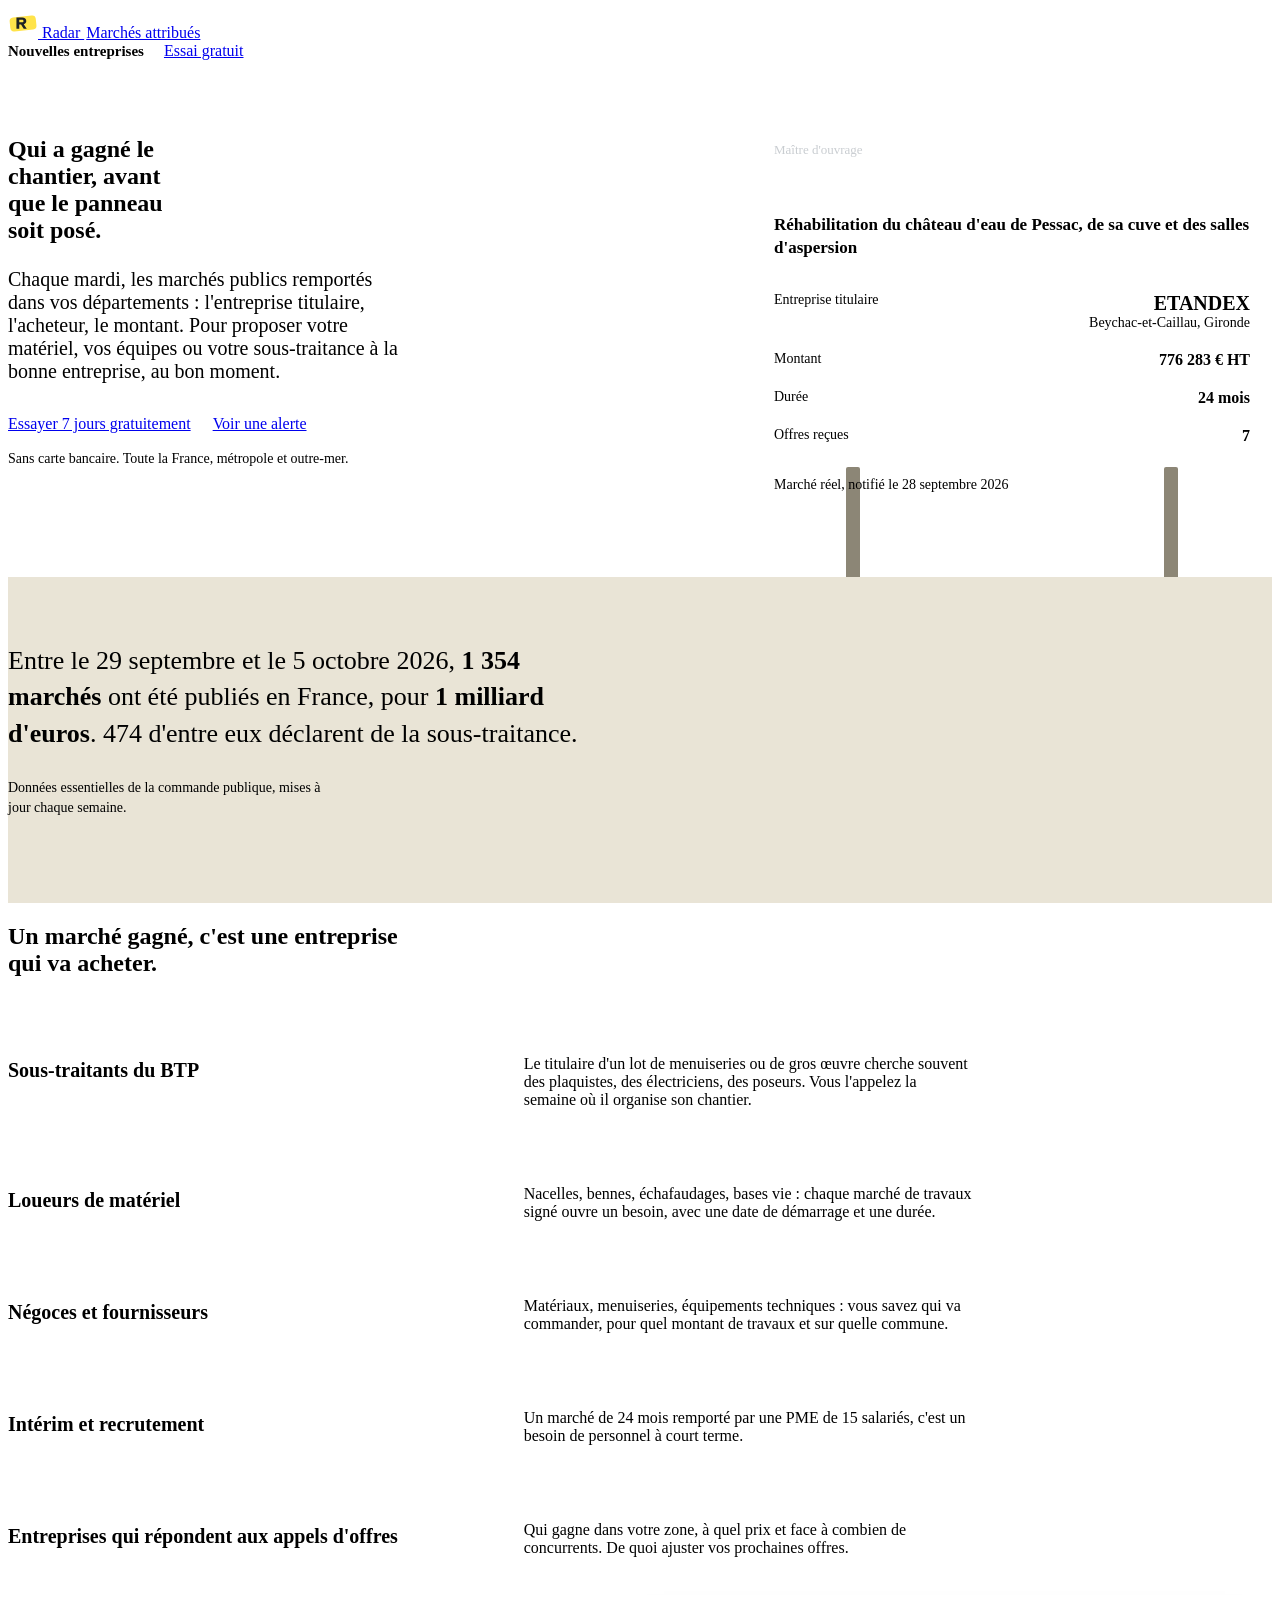
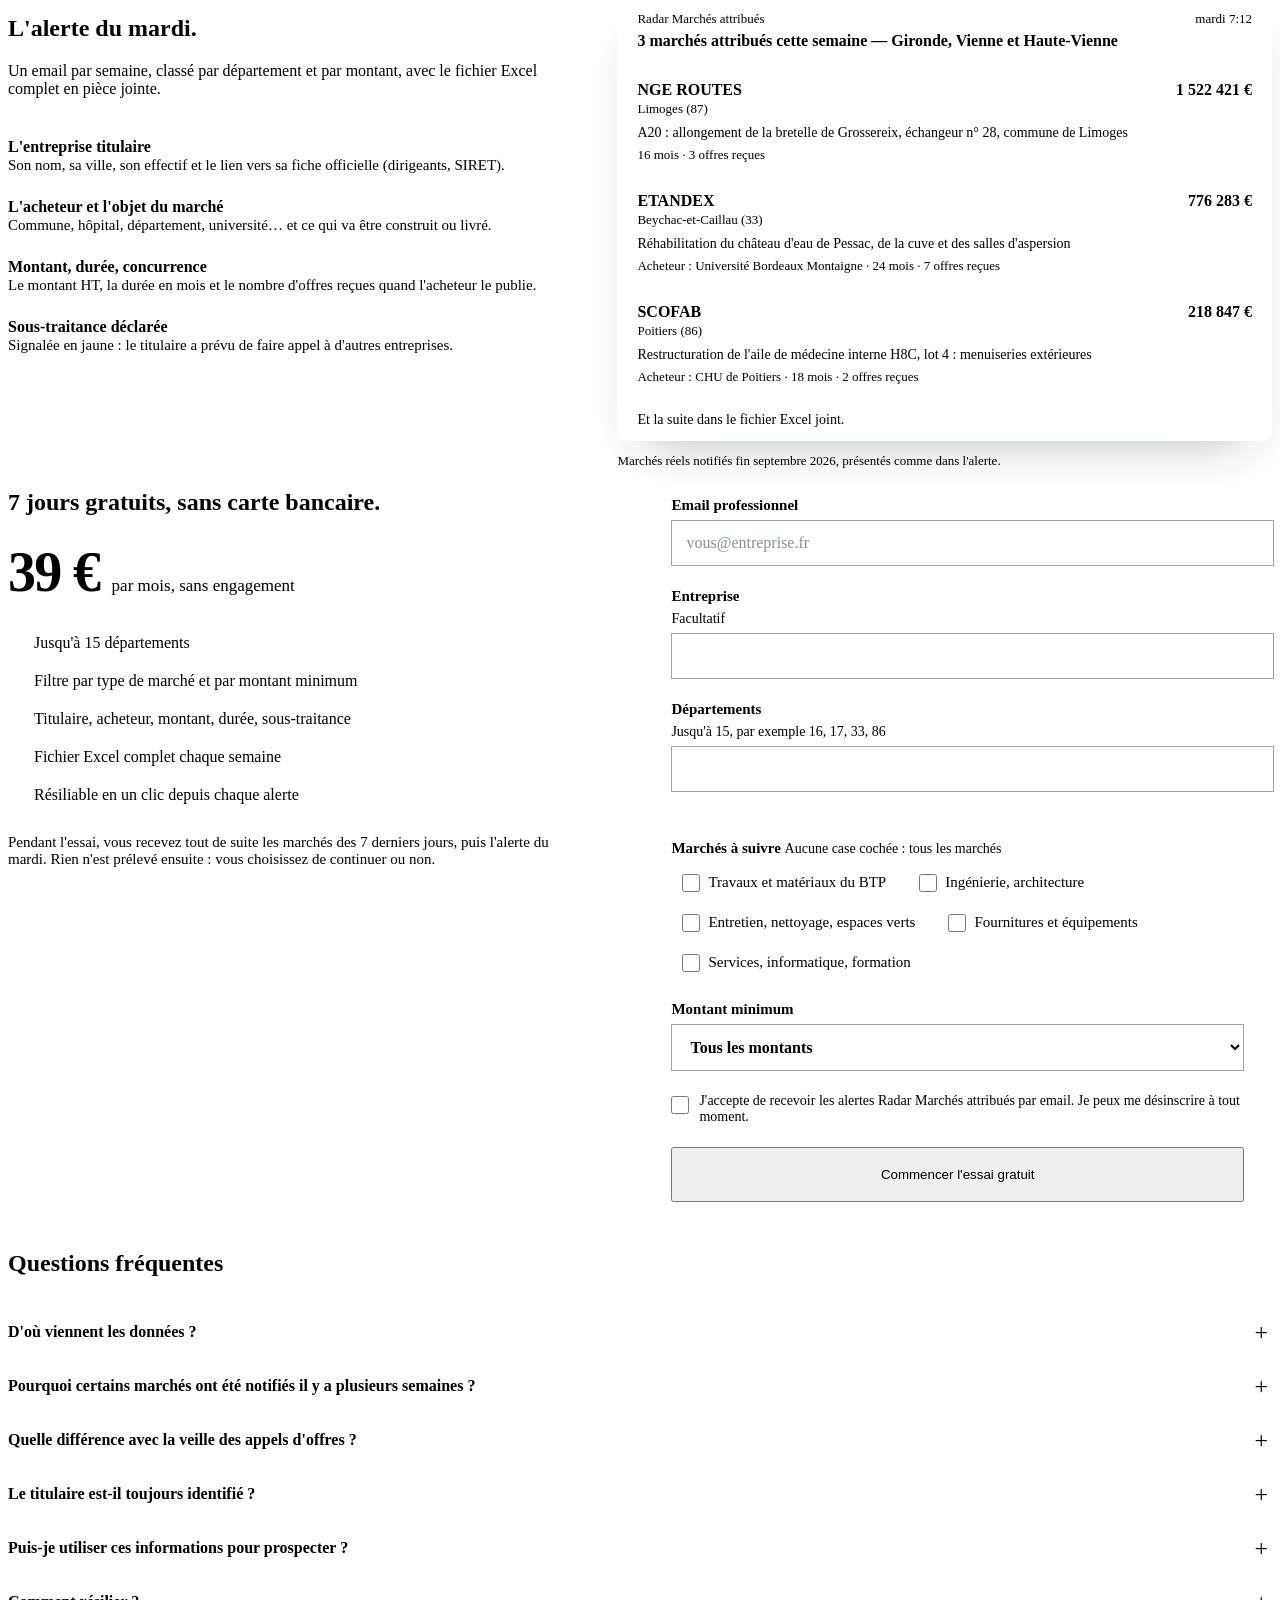
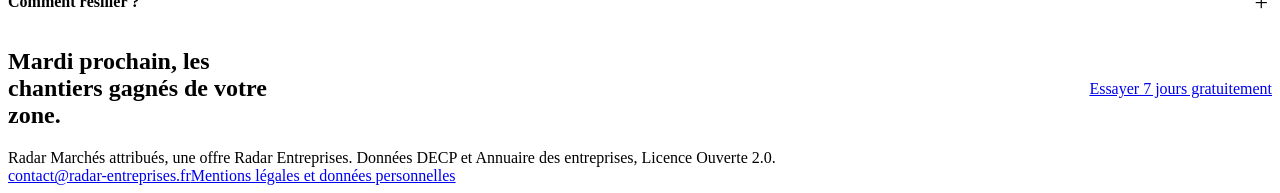
==== site/marches/index.html @ 9f4c53ed "Radar Marchés attribués : produit autonome - marches.py : collecte par date de publication, titulair" ====
<!doctype html>
<html lang="fr">
<head>
<meta charset="utf-8">
<meta name="viewport" content="width=device-width, initial-scale=1">
<title>Radar Marchés attribués — qui a gagné les chantiers publics près de chez vous</title>
<meta name="description" content="Chaque mardi, les marchés publics remportés dans vos départements : l'entreprise titulaire, l'acheteur, le montant et la durée. Pour les sous-traitants du BTP, loueurs de matériel, négoces et agences d'intérim. Essai gratuit 7 jours.">
<meta property="og:title" content="Radar Marchés attribués">
<meta property="og:description" content="Qui a gagné les chantiers publics de vos départements, chaque mardi. Essai gratuit 7 jours, sans carte bancaire.">
<meta property="og:url" content="https://radar-entreprises.fr/marches/">
<meta name="theme-color" content="#FFE34A">
<link rel="canonical" href="https://radar-entreprises.fr/marches/">
<link rel="icon" href="data:image/svg+xml,%3Csvg xmlns='http://www.w3.org/2000/svg' viewBox='0 0 32 32'%3E%3Crect x='2' y='9' width='28' height='15' rx='4' transform='rotate(-6 16 16)' fill='%23FFE34A'/%3E%3Cpath d='M9 22V10h6.2c2.6 0 4.3 1.5 4.3 3.8 0 1.8-1 3-2.7 3.5L20 22h-3.3l-2.8-4.4H12V22z M12 15.2h3c1 0 1.6-.6 1.6-1.4S16 12.4 15 12.4h-3z' fill='%231D2125'/%3E%3C/svg%3E">
<link rel="preconnect" href="https://fonts.googleapis.com">
<link rel="preconnect" href="https://fonts.gstatic.com" crossorigin>
<link href="https://fonts.googleapis.com/css2?family=Schibsted+Grotesk:ital,wght@0,400..900;1,400&display=swap" rel="stylesheet">
<link rel="stylesheet" href="/style.css">
<style>
/* Radar Marchés attribués : le panneau de chantier, avant qu'il soit posé. */
:root{--site:#E9E4D6;--post:#8C8676}
.sub{font-weight:500;color:var(--muted);margin-left:2px}

/* ---------- Héros ---------- */
.hero{padding:56px 0 0}
.hero .wrap{display:grid;grid-template-columns:minmax(0,1fr) minmax(0,520px);gap:56px;align-items:end}
.hero .text{padding-bottom:96px}
.hero h1{text-wrap:balance;max-width:15ch}
.hero .lead{font-size:20px;margin:24px 0 32px;max-width:40ch}
.actions{display:flex;gap:14px 22px;flex-wrap:wrap;align-items:center}
.fine{margin-top:18px;font-size:14px}

/* Le panneau */
.board{margin:0;position:relative;padding-bottom:72px}
.board::before,.board::after{content:"";position:absolute;bottom:0;width:14px;height:110px;background:var(--post);
  border-radius:2px 2px 0 0;z-index:0}
.board::before{left:18%}.board::after{right:18%}
.panel{position:relative;z-index:1;background:var(--paper);border:3px solid var(--ink);border-radius:4px;
  box-shadow:0 2px 0 var(--ink),0 28px 40px -26px rgba(29,33,37,.55)}
.panel .owner{background:var(--ink);color:#fff;padding:16px 22px 14px}
.panel .owner small{display:block;font-size:13px;color:#C9CDD1;font-weight:500}
.panel .owner b{display:block;font-size:19px;line-height:1.25;margin-top:2px}
.panel .what{padding:16px 22px;font-size:17px;font-weight:700;line-height:1.35;border-bottom:2px solid var(--ink)}
.panel dl{margin:0;padding:6px 22px 10px;display:grid;grid-template-columns:auto 1fr;gap:0}
.panel dt,.panel dd{padding:10px 0;border-bottom:1px solid var(--rule);margin:0}
.panel dt{font-size:14px;color:var(--muted);padding-right:20px}
.panel dd{font-weight:700;text-align:right;font-variant-numeric:tabular-nums}
.panel dd small{display:block;font-weight:400;font-size:14px;color:var(--muted)}
.panel dl > :nth-last-child(-n+2){border-bottom:0}
.panel .win{font-size:20px}
.panel .date{padding:12px 22px;background:var(--gazette);font-size:14px;color:var(--muted);border-top:1px solid var(--rule)}
@media (prefers-reduced-motion:no-preference){
  .panel .hl{animation:mark .6s cubic-bezier(.3,.7,.3,1) .5s both}
  @keyframes mark{from{background-size:0% 72%}to{background-size:100% 72%}}
}

/* ---------- Bandeau chiffres ---------- */
.week{background:var(--site);padding:40px 0 72px}
.week p{font-size:clamp(20px,2.4vw,26px);line-height:1.4;font-weight:500;max-width:46ch}
.week b{font-weight:800}
.week .src{font-size:14px;font-weight:400;color:var(--muted);margin-top:14px}

/* ---------- Pour qui ---------- */
.who-head{max-width:34ch}
.who{list-style:none;padding:0;margin:40px 0 0;border-top:2px solid var(--ink)}
.who li{display:grid;grid-template-columns:minmax(0,1fr) minmax(0,1.6fr);gap:6px 48px;padding:22px 0;border-bottom:1px solid var(--rule)}
.who h3{font-size:20px}
.who p{color:var(--muted);max-width:56ch}

/* ---------- L'alerte ---------- */
.alert{background:var(--gazette)}
.alert .wrap{display:grid;grid-template-columns:minmax(0,1fr) minmax(0,1.2fr);gap:64px;align-items:start}
.contains{list-style:none;padding:0;margin:28px 0 0}
.contains li{padding:12px 0;border-top:1px solid var(--rule)}
.contains b{display:block}
.contains span{color:var(--muted);font-size:15px}
.mail-card{background:var(--paper);border:1px solid var(--rule);border-radius:10px;overflow:hidden;
  box-shadow:0 24px 48px -30px rgba(29,33,37,.4)}
.mail-top{padding:16px 20px 14px;border-bottom:1px solid var(--rule)}
.mail-top .from{display:flex;justify-content:space-between;font-size:13px;color:var(--muted)}
.mail-top .subject{font-weight:700;margin-top:3px;line-height:1.35}
.dep{padding:14px 20px 6px;font-weight:800;font-size:14px;border-bottom:2px solid var(--ink);margin:0 20px;padding-left:0;padding-right:0}
.m{padding:14px 20px;border-bottom:1px solid var(--rule)}
.m .row{display:flex;justify-content:space-between;gap:16px;align-items:baseline}
.m .who-won{font-weight:700;font-size:16px;line-height:1.3}
.m .amt{font-weight:800;white-space:nowrap;font-variant-numeric:tabular-nums}
.m .place{font-size:13px;color:var(--muted)}
.m .obj{font-size:14px;margin-top:6px;line-height:1.45}
.m .meta{font-size:13px;color:var(--muted);margin-top:4px}
.tag{display:inline-block;background:var(--fluo);font-size:12px;font-weight:700;padding:1px 8px;border-radius:3px;margin-top:6px}
.mail-more{padding:13px 20px;font-size:14px;color:var(--muted)}
.alert figcaption{font-size:13px;color:var(--muted);margin-top:12px}

/* ---------- Tarif + essai ---------- */
.trial .wrap{display:grid;grid-template-columns:minmax(0,1fr) minmax(0,1.1fr);gap:64px;align-items:start}
.price{font-weight:800;font-size:56px;line-height:1;letter-spacing:-.03em;margin:28px 0 0;font-variant-numeric:tabular-nums}
.price small{font-weight:400;font-size:17px;letter-spacing:0;color:var(--muted)}
.includes{list-style:none;padding:0;margin:24px 0 0}
.includes li{padding:10px 0 10px 26px;border-top:1px solid var(--rule);position:relative}
.includes li::before{content:"";position:absolute;left:2px;top:17px;width:12px;height:7px;border:solid var(--ink);
  border-width:0 0 2px 2px;transform:rotate(-45deg)}
.after{margin-top:20px;font-size:15px}
.subscribe{font-weight:600}
form{background:var(--paper);border:2px solid var(--ink);border-radius:10px;padding:28px;display:grid;gap:22px}
label{display:grid;gap:6px;font-weight:700;font-size:15px}
.hint{font-weight:400;color:var(--muted);font-size:14px}
input[type=email],input[type=text],select{font:inherit;font-size:16px;padding:13px 14px;border:1px solid #9EA4A9;
  border-radius:var(--radius);background:#fff;color:var(--ink);width:100%}
input::placeholder{color:#8A9096;font-weight:400}
input:focus,select:focus{border-color:var(--ink);outline:2px solid var(--fluo);outline-offset:0}
fieldset{border:0;padding:0;margin:0;min-width:0}
legend{font-weight:700;font-size:15px;margin-bottom:10px;padding:0}
.checks{display:flex;flex-wrap:wrap;gap:8px}
.checks label{display:flex;align-items:center;gap:8px;font-weight:400;border:1px solid var(--rule);border-radius:999px;
  padding:7px 14px 7px 11px;cursor:pointer;font-size:15px}
.checks label:has(input:checked){background:var(--fluo);border-color:var(--fluo)}
.checks input,.consent input{width:18px;height:18px;margin:0;accent-color:var(--ink);flex:none}
.depts-out{font-size:14px;font-weight:400;color:var(--muted);min-height:1.4em}
.depts-out.ok{color:var(--ink)}
.depts-out.warn{color:#9A3412}
.consent{font-weight:400;font-size:14px;color:var(--muted);display:flex;gap:10px;align-items:flex-start}
.consent input{margin-top:3px}
form .btn{width:100%;padding:18px}
.hidden{display:none}

/* ---------- FAQ ---------- */
.faq{margin-top:28px;border-top:2px solid var(--ink)}
details{border-bottom:1px solid var(--rule)}
summary{cursor:pointer;list-style:none;padding:18px 40px 18px 0;font-weight:700;position:relative}
summary::-webkit-details-marker{display:none}
summary::after{content:"+";position:absolute;right:4px;top:14px;font-size:24px;font-weight:400;transition:transform .2s}
details[open] summary::after{transform:rotate(45deg)}
details p{padding:0 0 20px;color:var(--muted);max-width:62ch}

.final{background:var(--fluo)}
.final .wrap{display:flex;justify-content:space-between;align-items:center;gap:24px;flex-wrap:wrap}
.final h2{max-width:22ch}
.btn.small{white-space:nowrap}
.crumb{font-size:15px;font-weight:600;color:var(--muted);text-decoration:none}
.crumb:hover{color:var(--ink)}

@media (max-width:880px){
  .hero{padding-top:32px}
  .hero .wrap,.alert .wrap,.trial .wrap{grid-template-columns:1fr;gap:40px}
  .hero .text{padding-bottom:0}
  .hero .wrap{gap:48px}
  .hero .lead{font-size:18px;margin:18px 0 24px}
  .who li{grid-template-columns:1fr}
  .week{padding:32px 0 56px}
}
@media (max-width:640px){header .crumb{display:none}}
@media (max-width:480px){
  .panel .owner,.panel .what,.panel dl,.panel .date{padding-left:16px;padding-right:16px}
  .panel .what{font-size:16px}
  .board::before{left:12%}.board::after{right:12%}
  form{padding:20px}
  .price{font-size:48px}
  header .crumb{display:none}
  .logo .sub{font-size:15px}
}
</style>
</head>
<body>

<header>
  <div class="wrap">
    <a class="logo" href="/marches/" aria-label="Radar Marchés attribués, accueil">
      <svg width="30" height="30" viewBox="0 0 32 32" aria-hidden="true"><rect x="2" y="9" width="28" height="15" rx="4" transform="rotate(-6 16 16)" fill="#FFE34A"/><path d="M9 22V10h6.2c2.6 0 4.3 1.5 4.3 3.8 0 1.8-1 3-2.7 3.5L20 22h-3.3l-2.8-4.4H12V22z M12 15.2h3c1 0 1.6-.6 1.6-1.4S16 12.4 15 12.4h-3z" fill="#1D2125"/></svg>
      Radar <span class="sub">Marchés attribués</span>
    </a>
    <div style="display:flex;gap:20px;align-items:center">
      <a class="crumb" href="/">Nouvelles entreprises</a>
      <a class="btn light small" href="#essai">Essai gratuit</a>
    </div>
  </div>
</header>

<main>
<section class="hero">
  <div class="wrap">
    <div class="text">
      <h1>Qui a gagné le chantier, avant que le panneau soit posé.</h1>
      <p class="lead">Chaque mardi, les marchés publics remportés dans vos départements : l'entreprise titulaire, l'acheteur, le montant. Pour proposer votre matériel, vos équipes ou votre sous-traitance à la bonne entreprise, au bon moment.</p>
      <div class="actions">
        <a class="btn" href="#essai">Essayer 7 jours gratuitement</a>
        <a href="#alerte">Voir une alerte</a>
      </div>
      <p class="fine muted">Sans carte bancaire. Toute la France, métropole et outre-mer.</p>
    </div>

    <figure class="board">
      <!-- auto:m-panneau -->
      <div class="panel">
        <div class="owner"><small>Maître d'ouvrage</small><b>Université Bordeaux Montaigne</b></div>
        <div class="what">Réhabilitation du château d'eau de Pessac, de sa cuve et des salles d'aspersion</div>
        <dl>
          <dt>Entreprise titulaire</dt><dd><span class="win hl">ETANDEX</span><small>Beychac-et-Caillau, Gironde</small></dd>
          <dt>Montant</dt><dd>776&nbsp;283&nbsp;€ HT</dd>
          <dt>Durée</dt><dd>24 mois</dd>
          <dt>Offres reçues</dt><dd>7</dd>
        </dl>
        <div class="date">Marché réel, notifié le 28 septembre 2026</div>
      </div>
      <!-- /auto:m-panneau -->
    </figure>
  </div>
</section>

<section class="week" aria-label="Volume de la semaine">
  <div class="wrap">
    <p><span data-auto="m-semaine">Entre le 29 septembre et le 5 octobre 2026</span>, <b><span data-auto="m-n">1&nbsp;354 marchés</span></b> ont été publiés en France, pour <b><span data-auto="m-somme">1 milliard d'euros</span></b>. <span data-auto="m-st">474</span> d'entre eux déclarent de la sous-traitance.</p>
    <p class="src">Données essentielles de la commande publique, mises à jour chaque semaine.</p>
  </div>
</section>

<section>
  <div class="wrap">
    <h2 class="who-head">Un marché gagné, c'est une entreprise qui va acheter.</h2>
    <ul class="who">
      <li><h3>Sous-traitants du BTP</h3><p>Le titulaire d'un lot de menuiseries ou de gros œuvre cherche souvent des plaquistes, des électriciens, des poseurs. Vous l'appelez la semaine où il organise son chantier.</p></li>
      <li><h3>Loueurs de matériel</h3><p>Nacelles, bennes, échafaudages, bases vie : chaque marché de travaux signé ouvre un besoin, avec une date de démarrage et une durée.</p></li>
      <li><h3>Négoces et fournisseurs</h3><p>Matériaux, menuiseries, équipements techniques : vous savez qui va commander, pour quel montant de travaux et sur quelle commune.</p></li>
      <li><h3>Intérim et recrutement</h3><p>Un marché de 24 mois remporté par une PME de 15 salariés, c'est un besoin de personnel à court terme.</p></li>
      <li><h3>Entreprises qui répondent aux appels d'offres</h3><p>Qui gagne dans votre zone, à quel prix et face à combien de concurrents. De quoi ajuster vos prochaines offres.</p></li>
    </ul>
  </div>
</section>

<section class="alert" id="alerte">
  <div class="wrap">
    <div>
      <h2>L'alerte du mardi.</h2>
      <p style="margin-top:18px">Un email par semaine, classé par département et par montant, avec le fichier Excel complet en pièce jointe.</p>
      <ul class="contains">
        <li><b>L'entreprise titulaire</b><span>Son nom, sa ville, son effectif et le lien vers sa fiche officielle (dirigeants, SIRET).</span></li>
        <li><b>L'acheteur et l'objet du marché</b><span>Commune, hôpital, département, université… et ce qui va être construit ou livré.</span></li>
        <li><b>Montant, durée, concurrence</b><span>Le montant HT, la durée en mois et le nombre d'offres reçues quand l'acheteur le publie.</span></li>
        <li><b>Sous-traitance déclarée</b><span>Signalée en jaune : le titulaire a prévu de faire appel à d'autres entreprises.</span></li>
      </ul>
    </div>

    <figure style="margin:0">
      <!-- auto:m-exemples -->
      <div class="mail-card">
        <div class="mail-top">
          <div class="from"><span>Radar Marchés attribués</span><time>mardi 7:12</time></div>
          <div class="subject">3 marchés attribués cette semaine — Gironde, Vienne et Haute-Vienne</div>
        </div>
        <div class="m">
          <div class="row"><span class="who-won">NGE ROUTES</span><span class="amt">1&nbsp;522&nbsp;421&nbsp;€</span></div>
          <div class="place">Limoges (87)</div>
          <div class="obj">A20 : allongement de la bretelle de Grossereix, échangeur n°&nbsp;28, commune de Limoges</div>
          <div class="meta">16 mois · 3 offres reçues</div>
        </div>
        <div class="m">
          <div class="row"><span class="who-won">ETANDEX</span><span class="amt">776&nbsp;283&nbsp;€</span></div>
          <div class="place">Beychac-et-Caillau (33)</div>
          <div class="obj">Réhabilitation du château d'eau de Pessac, de la cuve et des salles d'aspersion</div>
          <div class="meta">Acheteur : Université Bordeaux Montaigne · 24 mois · 7 offres reçues</div>
        </div>
        <div class="m">
          <div class="row"><span class="who-won">SCOFAB</span><span class="amt">218&nbsp;847&nbsp;€</span></div>
          <div class="place">Poitiers (86)</div>
          <div class="obj">Restructuration de l'aile de médecine interne H8C, lot 4 : menuiseries extérieures</div>
          <div class="meta">Acheteur : CHU de Poitiers · 18 mois · 2 offres reçues</div>
        </div>
        <div class="mail-more">Et la suite dans le fichier Excel joint.</div>
      </div>
      <figcaption>Marchés réels notifiés fin septembre 2026, présentés comme dans l'alerte.</figcaption>
      <!-- /auto:m-exemples -->
    </figure>
  </div>
</section>

<section class="trial" id="essai">
  <div class="wrap">
    <div id="tarif">
      <h2>7 jours gratuits, sans carte bancaire.</h2>
      <p class="price">39&nbsp;€ <small>par mois, sans engagement</small></p>
      <ul class="includes">
        <li>Jusqu'à 15 départements</li>
        <li>Filtre par type de marché et par montant minimum</li>
        <li>Titulaire, acheteur, montant, durée, sous-traitance</li>
        <li>Fichier Excel complet chaque semaine</li>
        <li>Résiliable en un clic depuis chaque alerte</li>
      </ul>
      <p class="after muted">Pendant l'essai, vous recevez tout de suite les marchés des 7 derniers jours, puis l'alerte du mardi. Rien n'est prélevé ensuite : vous choisissez de continuer ou non. <a class="subscribe" data-plan="marches" href="#" hidden>S'abonner directement</a></p>
    </div>

    <form name="essai-marches" method="POST" action="/marches/merci.html" data-netlify="true" netlify-honeypot="site_web">
      <input type="hidden" name="form-name" value="essai-marches">
      <p class="hidden"><label>Ne pas remplir <input name="site_web" tabindex="-1" autocomplete="off"></label></p>

      <label>Email professionnel
        <input type="email" name="email" required autocomplete="email" placeholder="vous@entreprise.fr">
      </label>
      <label>Entreprise <span class="hint">Facultatif</span>
        <input type="text" name="entreprise" autocomplete="organization">
      </label>
      <label>Départements <span class="hint">Jusqu'à 15, par exemple 16, 17, 33, 86</span>
        <input type="text" name="departements" id="depts" required inputmode="text" autocomplete="off"
          pattern="\s*(0[1-9]|[1-8][0-9]|9[0-5]|2[AaBb]|97[1-6])(\s*[,; ]\s*(0[1-9]|[1-8][0-9]|9[0-5]|2[AaBb]|97[1-6]))*\s*[,;]?\s*"
          title="Numéros de département séparés par des virgules, par exemple 16, 17, 33">
        <span class="depts-out" id="depts-out" aria-live="polite"></span>
      </label>
      <fieldset>
        <legend>Marchés à suivre <span class="hint">Aucune case cochée : tous les marchés</span></legend>
        <div class="checks">
          <label><input type="checkbox" name="types" value="btp"> Travaux et matériaux du BTP</label>
          <label><input type="checkbox" name="types" value="ingenierie"> Ingénierie, architecture</label>
          <label><input type="checkbox" name="types" value="entretien"> Entretien, nettoyage, espaces verts</label>
          <label><input type="checkbox" name="types" value="fournitures"> Fournitures et équipements</label>
          <label><input type="checkbox" name="types" value="services"> Services, informatique, formation</label>
        </div>
      </fieldset>
      <label>Montant minimum
        <select name="montant_min">
          <option value="0">Tous les montants</option>
          <option value="40000">40 000 € et plus</option>
          <option value="100000">100 000 € et plus</option>
          <option value="500000">500 000 € et plus</option>
        </select>
      </label>
      <label class="consent"><input type="checkbox" name="consentement" required> J'accepte de recevoir les alertes Radar Marchés attribués par email. Je peux me désinscrire à tout moment.</label>
      <button class="btn" type="submit">Commencer l'essai gratuit</button>
    </form>
  </div>
</section>

<section>
  <div class="wrap"><div class="narrow">
    <h2>Questions fréquentes</h2>
    <div class="faq">
      <details><summary>D'où viennent les données ?</summary><p>Des données essentielles de la commande publique (DECP), que les acheteurs publics publient pour leurs marchés, obligatoirement à partir de 40&nbsp;000&nbsp;€ HT. Nous les complétons avec l'Annuaire des entreprises pour le nom et la ville du titulaire et de l'acheteur. Ces données sont publiques et diffusées sous Licence Ouverte.</p></details>
      <details><summary>Pourquoi certains marchés ont été notifiés il y a plusieurs semaines ?</summary><p>Les acheteurs publient souvent leurs données avec du retard. Nous vous envoyons chaque marché la semaine où il devient public, en indiquant sa date de notification, pour que vous ne manquiez rien.</p></details>
      <details><summary>Quelle différence avec la veille des appels d'offres ?</summary><p>Une veille d'appels d'offres vous montre les marchés à venir, pour y répondre. Radar Marchés attribués vous montre les marchés déjà gagnés, et surtout par qui : c'est l'entreprise titulaire que vous allez contacter.</p></details>
      <details><summary>Le titulaire est-il toujours identifié ?</summary><p>Presque toujours, par son numéro SIRET. Si l'Annuaire des entreprises ne donne pas son nom (cas rare des entreprises qui ont demandé la non-diffusion), nous affichons le SIRET et le lien vers sa fiche.</p></details>
      <details><summary>Puis-je utiliser ces informations pour prospecter ?</summary><p>Oui, dans le respect du RGPD : prospection en lien avec l'activité professionnelle de l'entreprise, et prise en compte de toute demande d'opposition. Nous ne fournissons ni téléphone ni email personnel des dirigeants.</p></details>
      <details><summary>Comment résilier ?</summary><p>À tout moment, en un clic depuis le lien présent dans chaque alerte. Aucun engagement.</p></details>
    </div>
  </div></div>
</section>

<section class="final">
  <div class="wrap">
    <h2>Mardi prochain, les chantiers gagnés de votre zone.</h2>
    <a class="btn" href="#essai">Essayer 7 jours gratuitement</a>
  </div>
</section>
</main>

<footer>
  <div class="wrap">
    <span>Radar Marchés attribués, une offre Radar Entreprises. Données DECP et Annuaire des entreprises, Licence Ouverte 2.0.</span>
    <nav aria-label="Liens utiles"><a href="mailto:contact@radar-entreprises.fr">contact@radar-entreprises.fr</a><a id="portail" href="#" hidden>Gérer mon abonnement</a><a href="/mentions-legales.html">Mentions légales et données personnelles</a></nav>
  </div>
</footer>

<script>
/* Lien de paiement Stripe publié dans stripe.json une fois le compte activé. */
fetch("/stripe.json", {cache: "no-store"}).then(r => r.ok ? r.json() : null).then(cfg => {
  if (!cfg) return;
  document.querySelectorAll(".subscribe").forEach(a => {
    const p = cfg.plans && cfg.plans[a.dataset.plan];
    if (p && p.url) { a.href = p.url; a.hidden = false; }
  });
  const portail = document.getElementById("portail");
  if (cfg.portail) { portail.href = cfg.portail; portail.hidden = false; }
}).catch(() => {});

/* Confirme en clair les départements saisis. */
(() => {
  const N = "01 Ain|02 Aisne|03 Allier|04 Alpes-de-Haute-Provence|05 Hautes-Alpes|06 Alpes-Maritimes|07 Ardèche|08 Ardennes|09 Ariège|10 Aube|11 Aude|12 Aveyron|13 Bouches-du-Rhône|14 Calvados|15 Cantal|16 Charente|17 Charente-Maritime|18 Cher|19 Corrèze|2A Corse-du-Sud|2B Haute-Corse|21 Côte-d'Or|22 Côtes-d'Armor|23 Creuse|24 Dordogne|25 Doubs|26 Drôme|27 Eure|28 Eure-et-Loir|29 Finistère|30 Gard|31 Haute-Garonne|32 Gers|33 Gironde|34 Hérault|35 Ille-et-Vilaine|36 Indre|37 Indre-et-Loire|38 Isère|39 Jura|40 Landes|41 Loir-et-Cher|42 Loire|43 Haute-Loire|44 Loire-Atlantique|45 Loiret|46 Lot|47 Lot-et-Garonne|48 Lozère|49 Maine-et-Loire|50 Manche|51 Marne|52 Haute-Marne|53 Mayenne|54 Meurthe-et-Moselle|55 Meuse|56 Morbihan|57 Moselle|58 Nièvre|59 Nord|60 Oise|61 Orne|62 Pas-de-Calais|63 Puy-de-Dôme|64 Pyrénées-Atlantiques|65 Hautes-Pyrénées|66 Pyrénées-Orientales|67 Bas-Rhin|68 Haut-Rhin|69 Rhône|70 Haute-Saône|71 Saône-et-Loire|72 Sarthe|73 Savoie|74 Haute-Savoie|75 Paris|76 Seine-Maritime|77 Seine-et-Marne|78 Yvelines|79 Deux-Sèvres|80 Somme|81 Tarn|82 Tarn-et-Garonne|83 Var|84 Vaucluse|85 Vendée|86 Vienne|87 Haute-Vienne|88 Vosges|89 Yonne|90 Territoire de Belfort|91 Essonne|92 Hauts-de-Seine|93 Seine-Saint-Denis|94 Val-de-Marne|95 Val-d'Oise|971 Guadeloupe|972 Martinique|973 Guyane|974 La Réunion|976 Mayotte";
  const names = Object.fromEntries(N.split("|").map(s => [s.slice(0, s.indexOf(" ")), s.slice(s.indexOf(" ") + 1)]));
  const input = document.getElementById("depts"), out = document.getElementById("depts-out");
  input.addEventListener("input", () => {
    const codes = [...new Set((input.value.match(/97[1-6]|2[ab]|\d{2}/gi) || []).map(c => c.toUpperCase()))];
    const known = codes.filter(c => names[c]), unknown = codes.filter(c => !names[c]);
    out.className = "depts-out";
    if (!codes.length) { out.textContent = ""; return; }
    if (unknown.length) { out.textContent = "Département inconnu : " + unknown.join(", "); out.classList.add("warn"); return; }
    let t = known.slice(0, 15).map(c => names[c] + " (" + c + ")").join(", ");
    if (known.length > 15) { t += ". Seuls les 15 premiers seront suivis."; out.classList.add("warn"); }
    else out.classList.add("ok");
    out.textContent = t;
  });
})();
</script>
</body>
</html>
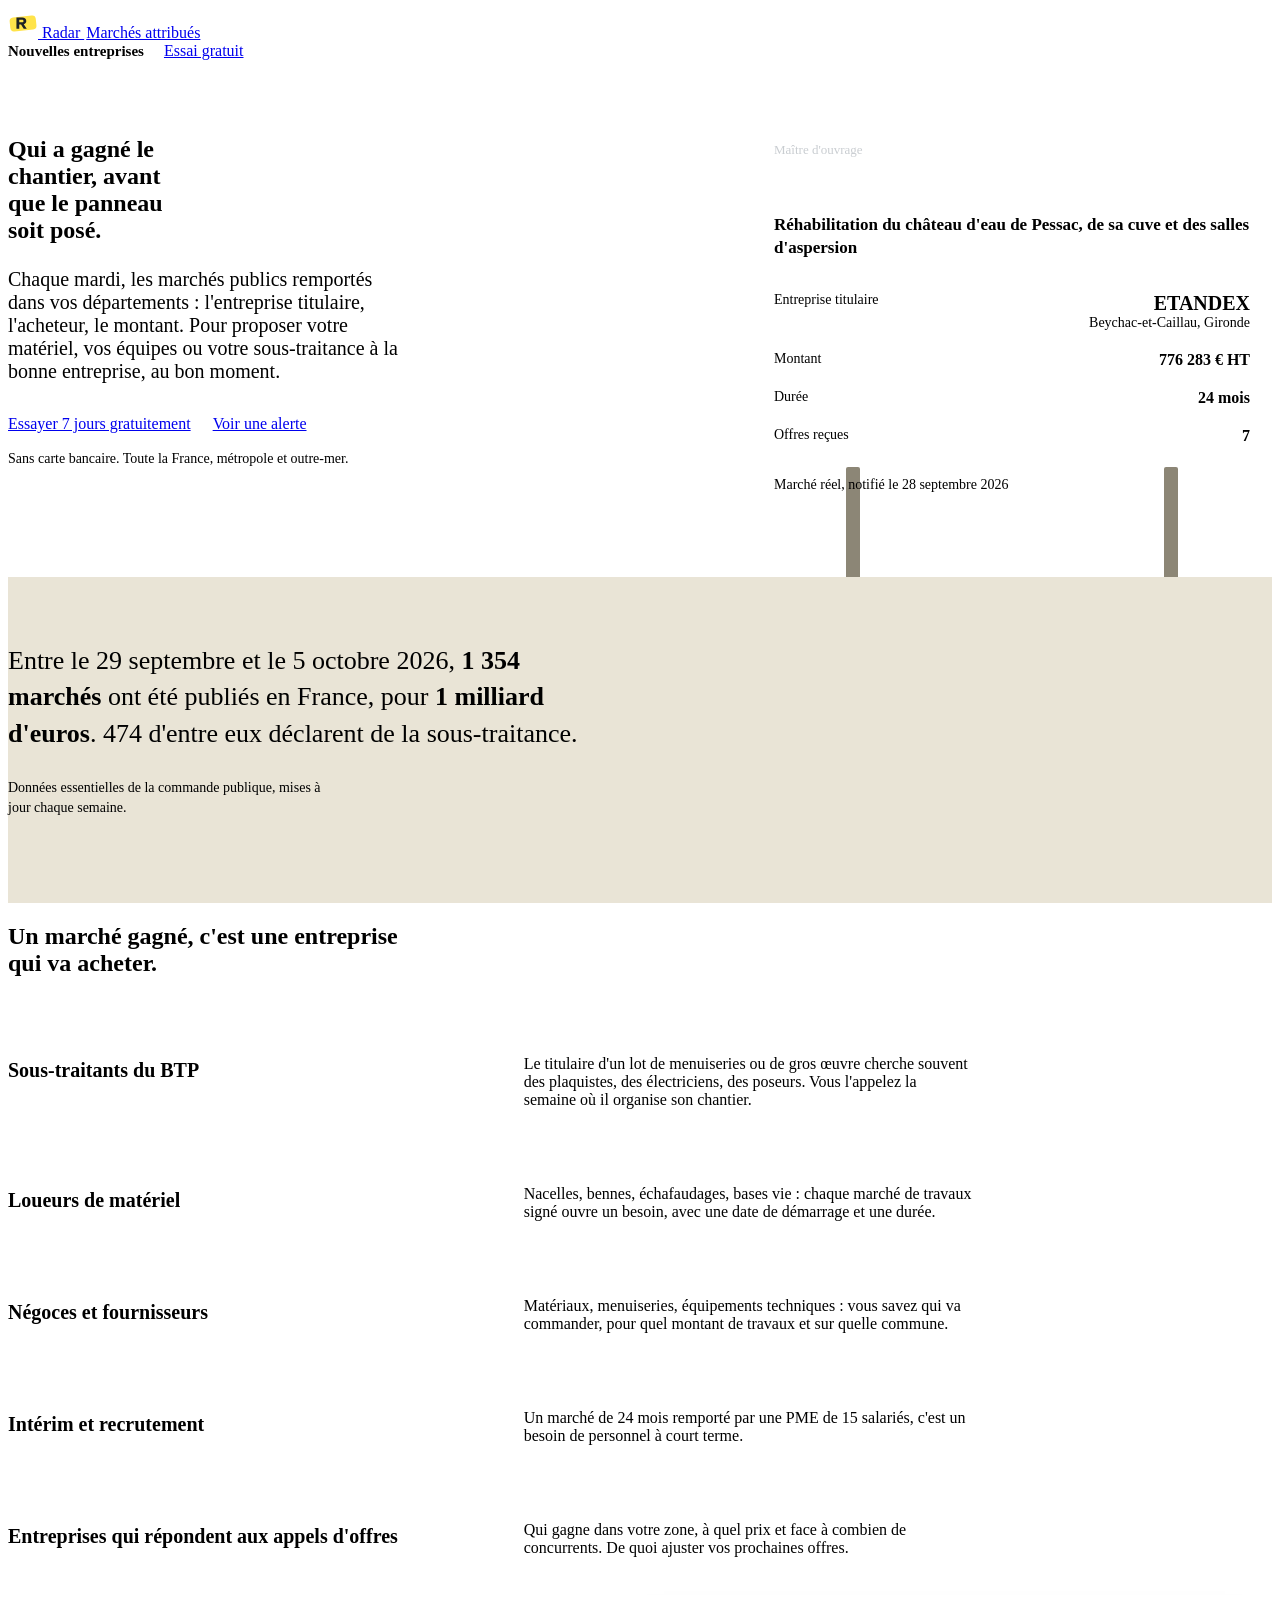
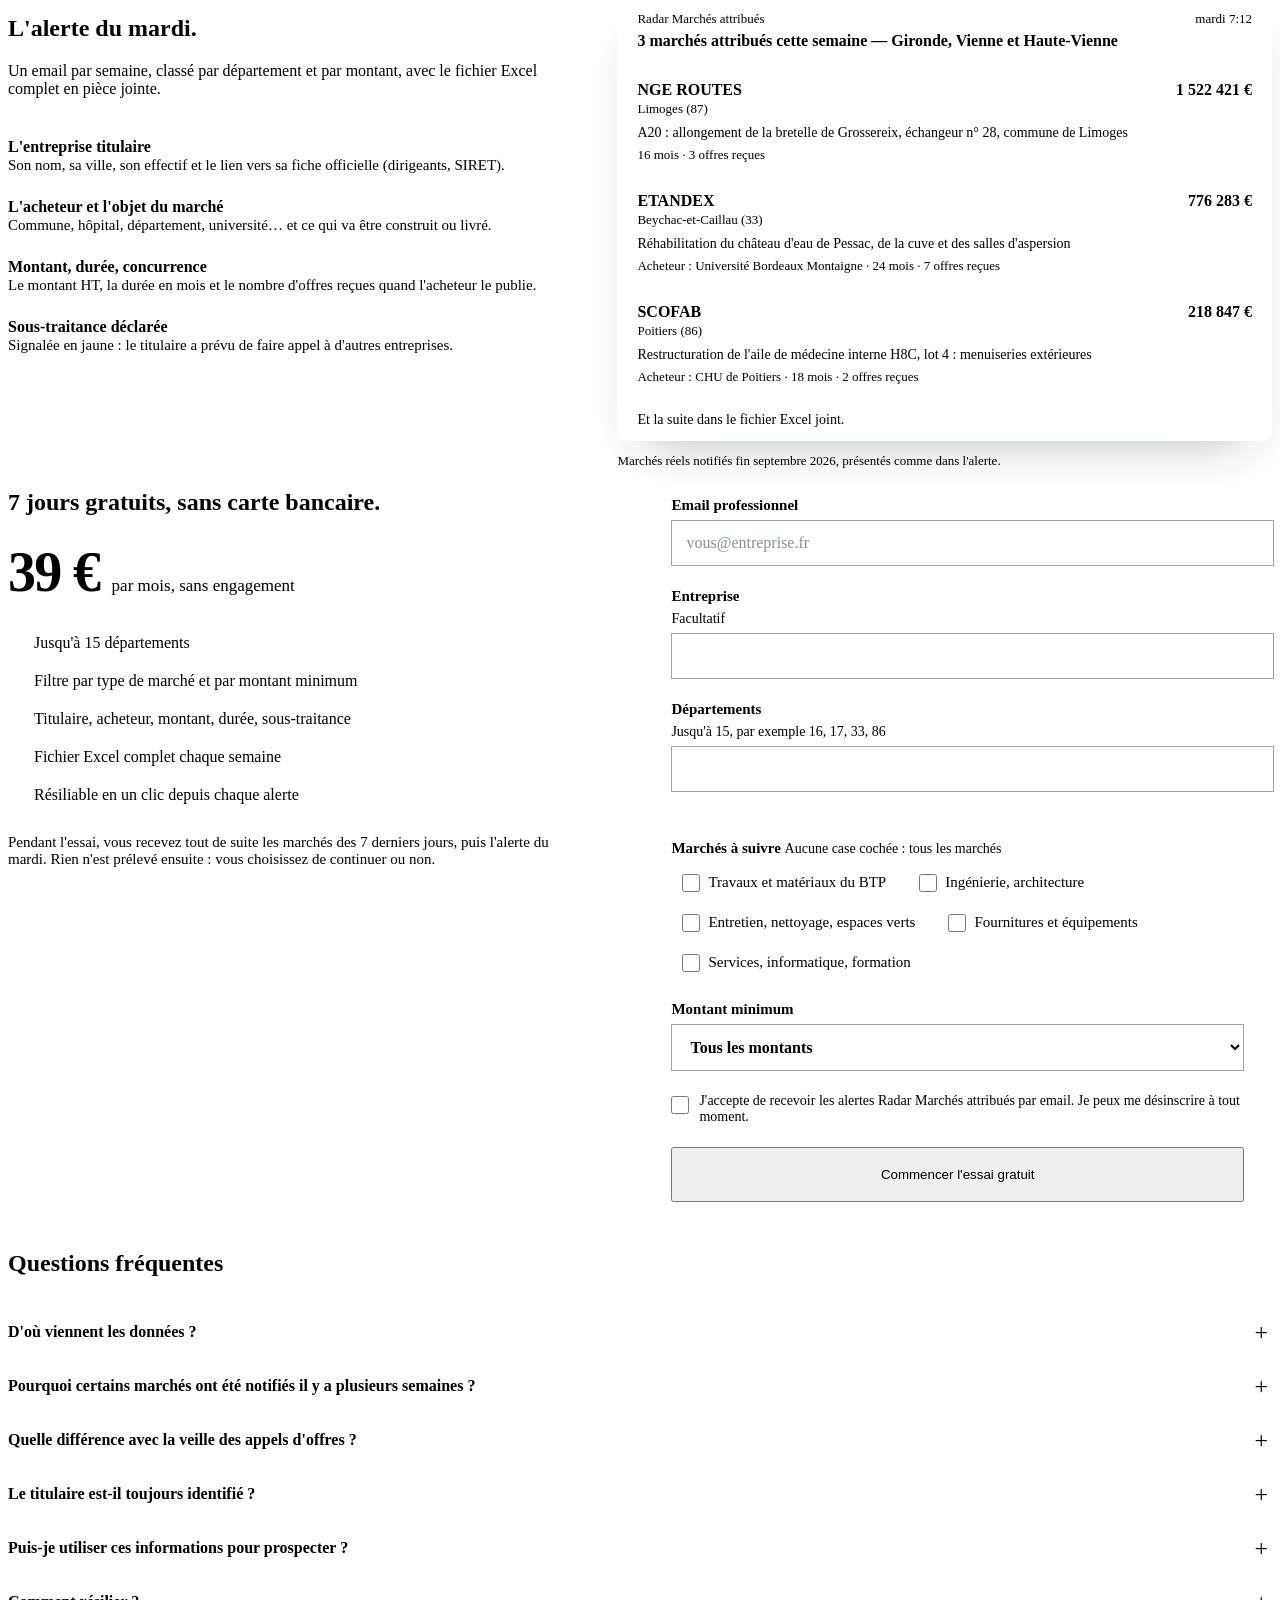
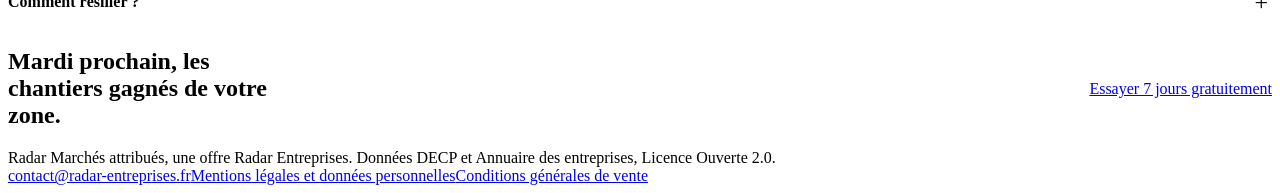
==== commit f929320b: "Mentions légales complètes, CGV et mise en place Stripe en production - Mentions légales : éditeur B" ====
--- a/site/marches/index.html
+++ b/site/marches/index.html
@@ -351,7 +351,7 @@
 <footer>
   <div class="wrap">
     <span>Radar Marchés attribués, une offre Radar Entreprises. Données DECP et Annuaire des entreprises, Licence Ouverte 2.0.</span>
-    <nav aria-label="Liens utiles"><a href="mailto:contact@radar-entreprises.fr">contact@radar-entreprises.fr</a><a id="portail" href="#" hidden>Gérer mon abonnement</a><a href="/mentions-legales.html">Mentions légales et données personnelles</a></nav>
+    <nav aria-label="Liens utiles"><a href="mailto:contact@radar-entreprises.fr">contact@radar-entreprises.fr</a><a id="portail" href="#" hidden>Gérer mon abonnement</a><a href="/mentions-legales.html">Mentions légales et données personnelles</a><a href="/cgv.html">Conditions générales de vente</a></nav>
   </div>
 </footer>
 
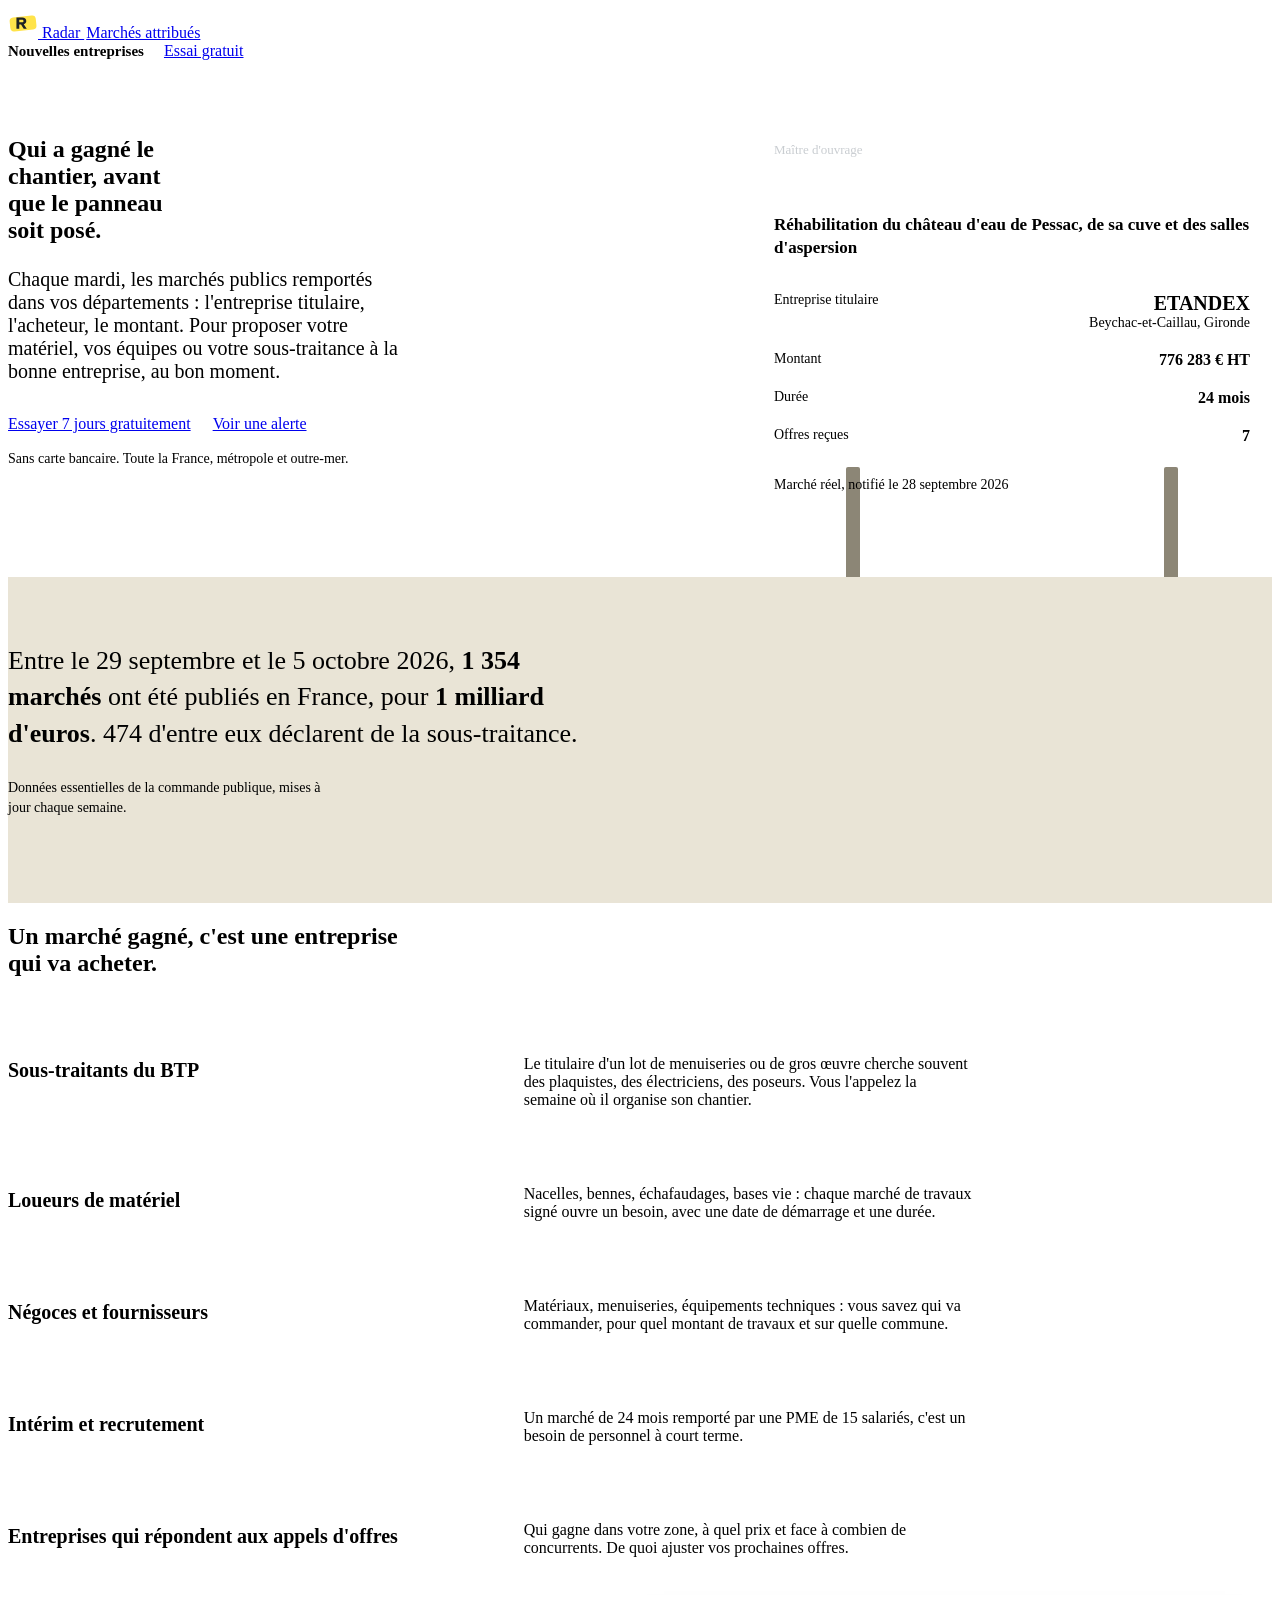
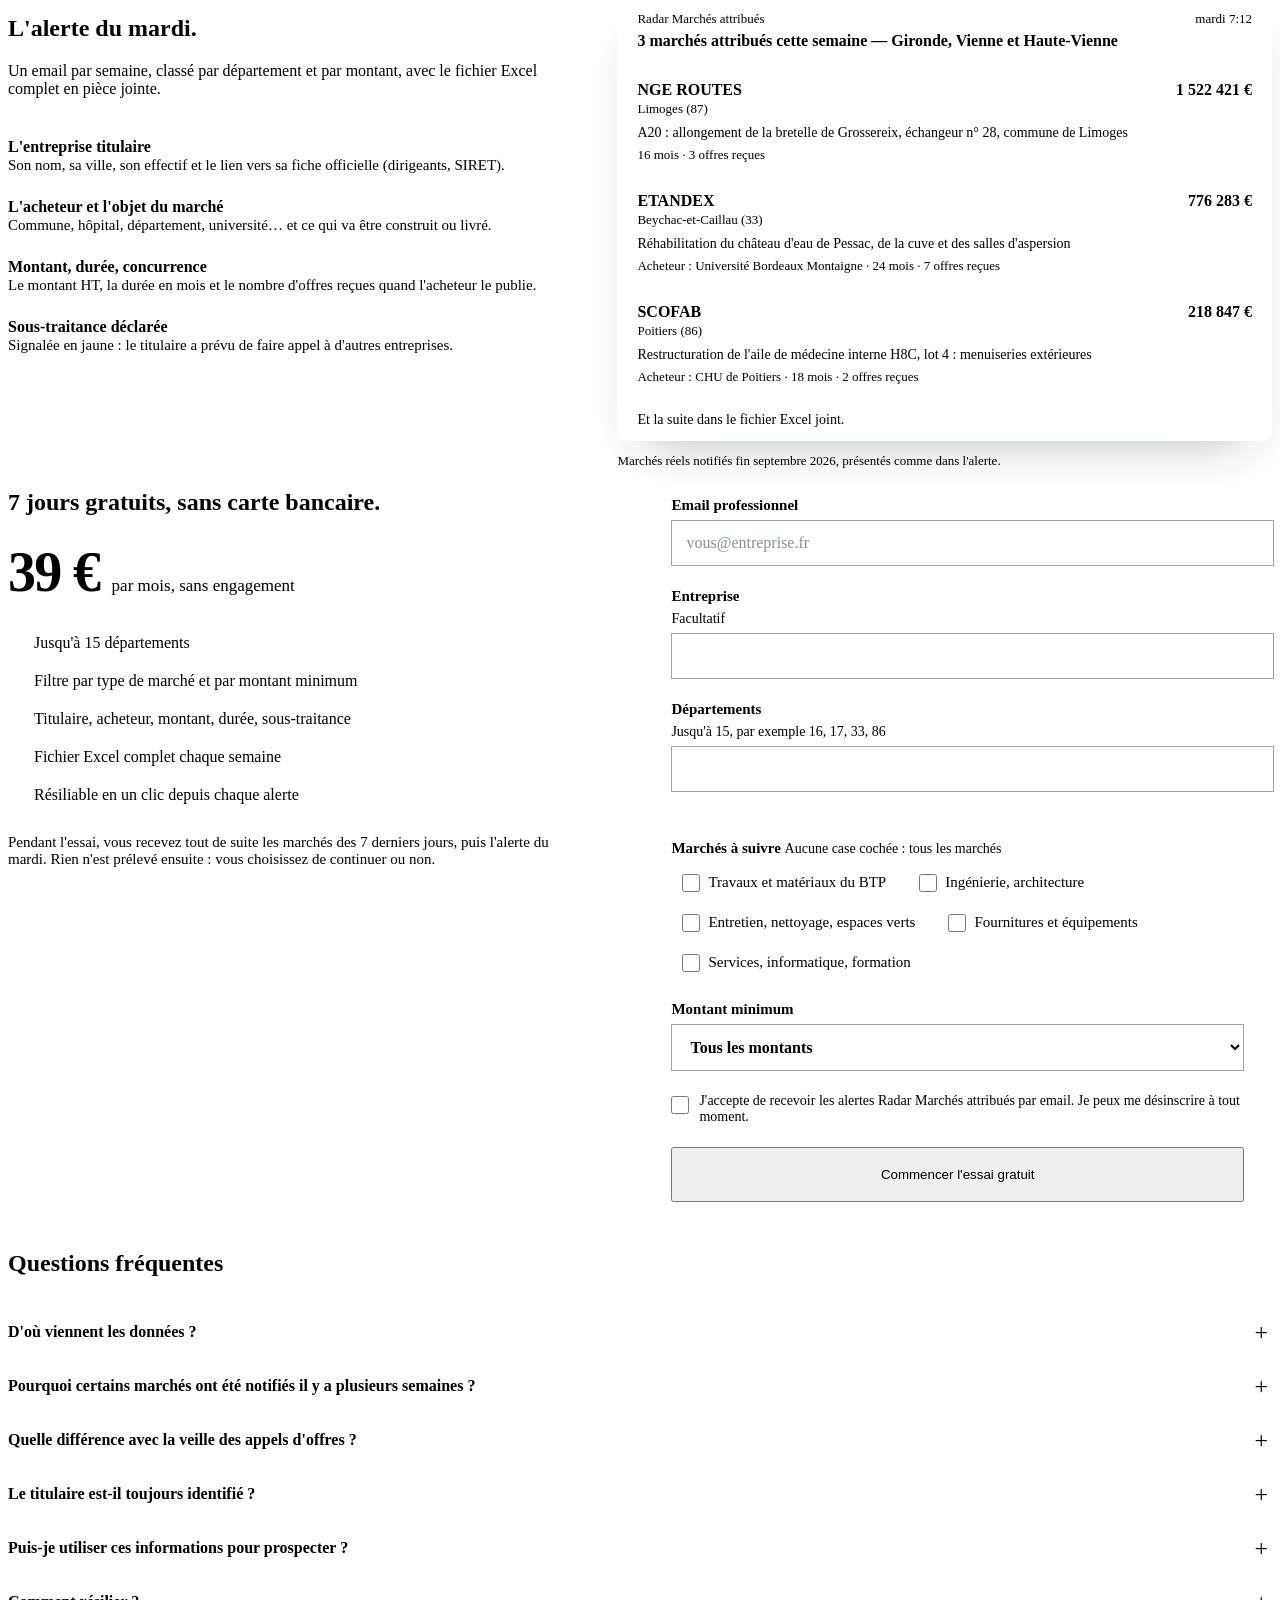
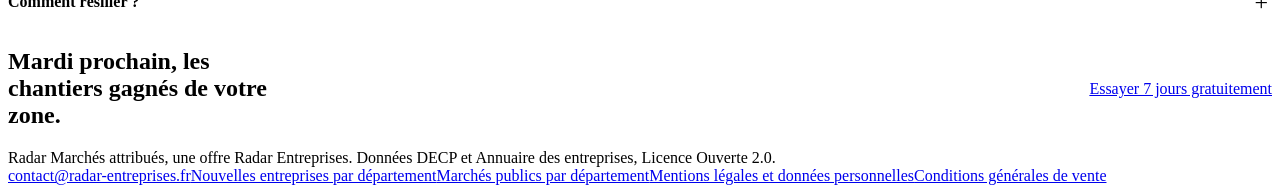
==== commit 35b2b5cb: "Pages de référencement : départements, secteurs, marchés attribués, acheteurs publics, sitemap et ro" ====
--- a/site/marches/index.html
+++ b/site/marches/index.html
@@ -351,7 +351,7 @@
 <footer>
   <div class="wrap">
     <span>Radar Marchés attribués, une offre Radar Entreprises. Données DECP et Annuaire des entreprises, Licence Ouverte 2.0.</span>
-    <nav aria-label="Liens utiles"><a href="mailto:contact@radar-entreprises.fr">contact@radar-entreprises.fr</a><a id="portail" href="#" hidden>Gérer mon abonnement</a><a href="/mentions-legales.html">Mentions légales et données personnelles</a><a href="/cgv.html">Conditions générales de vente</a></nav>
+    <nav aria-label="Liens utiles"><a href="mailto:contact@radar-entreprises.fr">contact@radar-entreprises.fr</a><a id="portail" href="#" hidden>Gérer mon abonnement</a><a href="/departements/">Nouvelles entreprises par département</a><a href="/marches/departements/">Marchés publics par département</a><a href="/mentions-legales.html">Mentions légales et données personnelles</a><a href="/cgv.html">Conditions générales de vente</a></nav>
   </div>
 </footer>
 
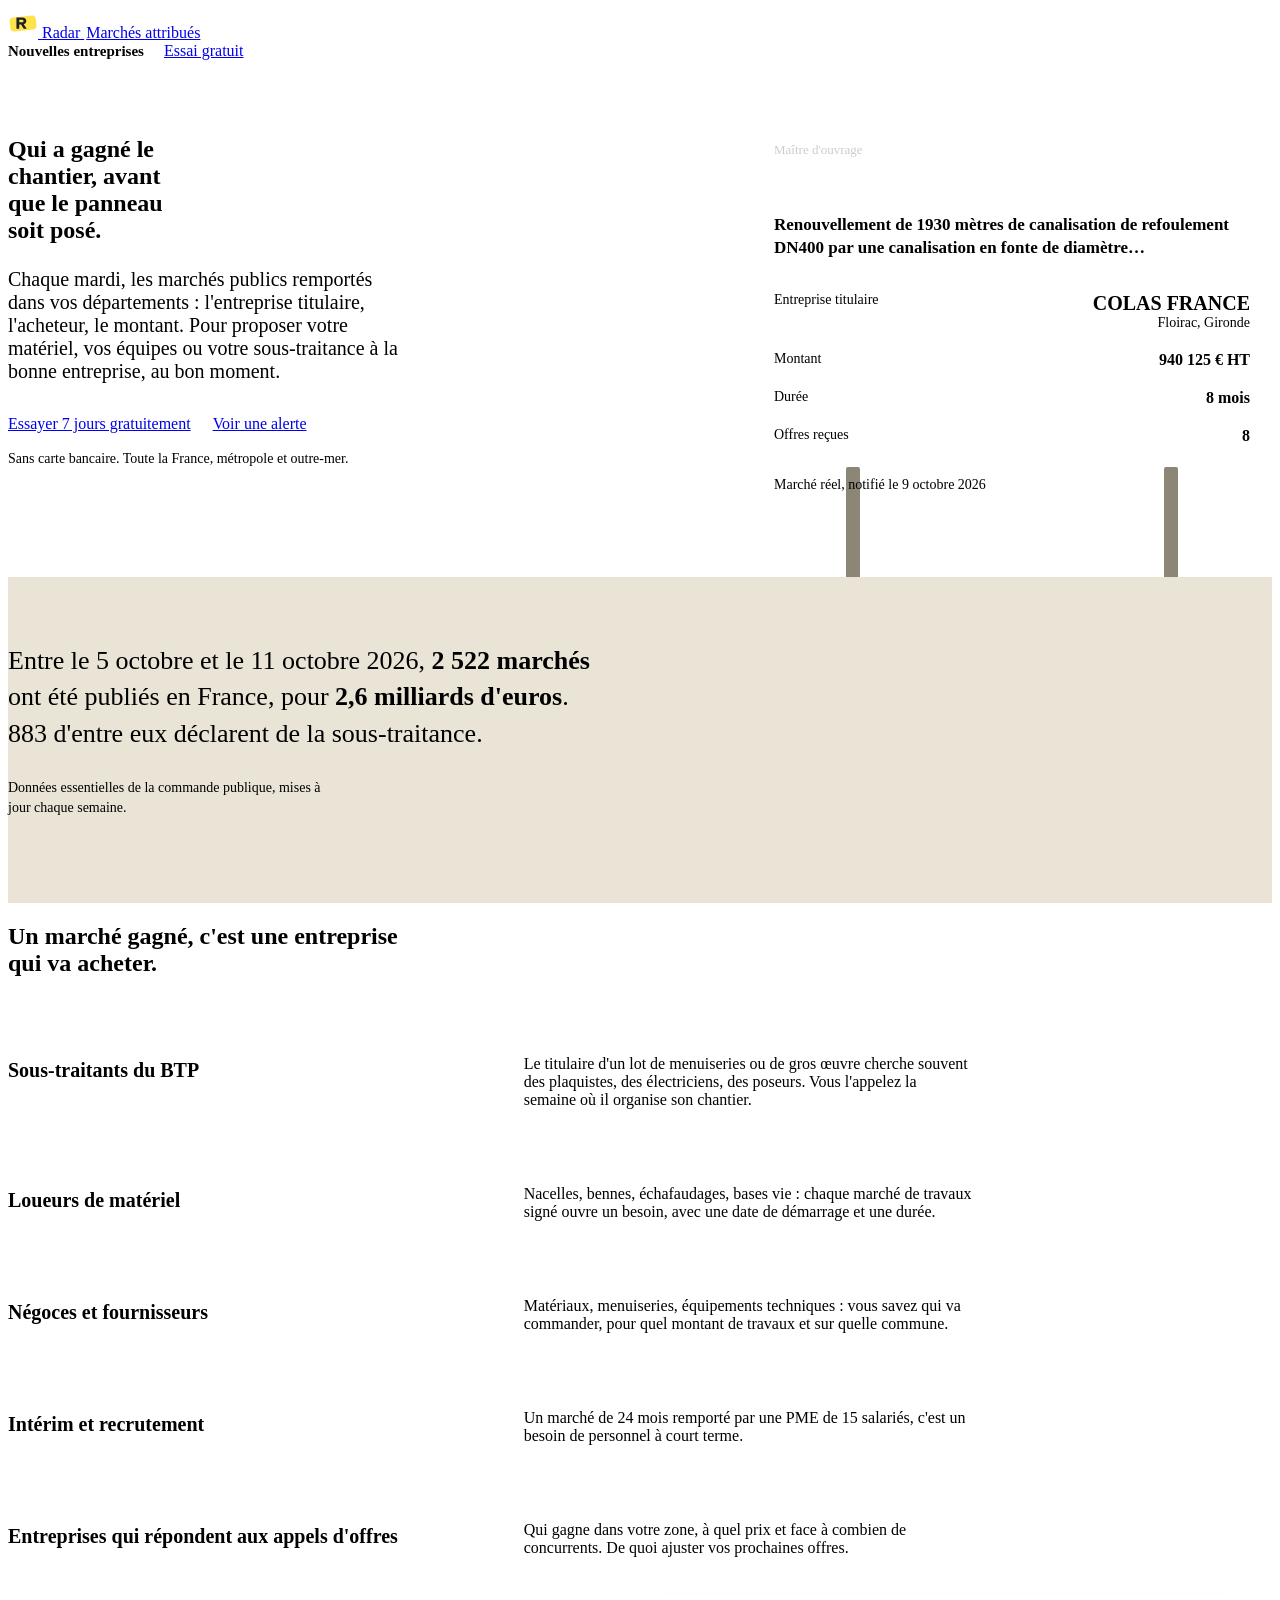
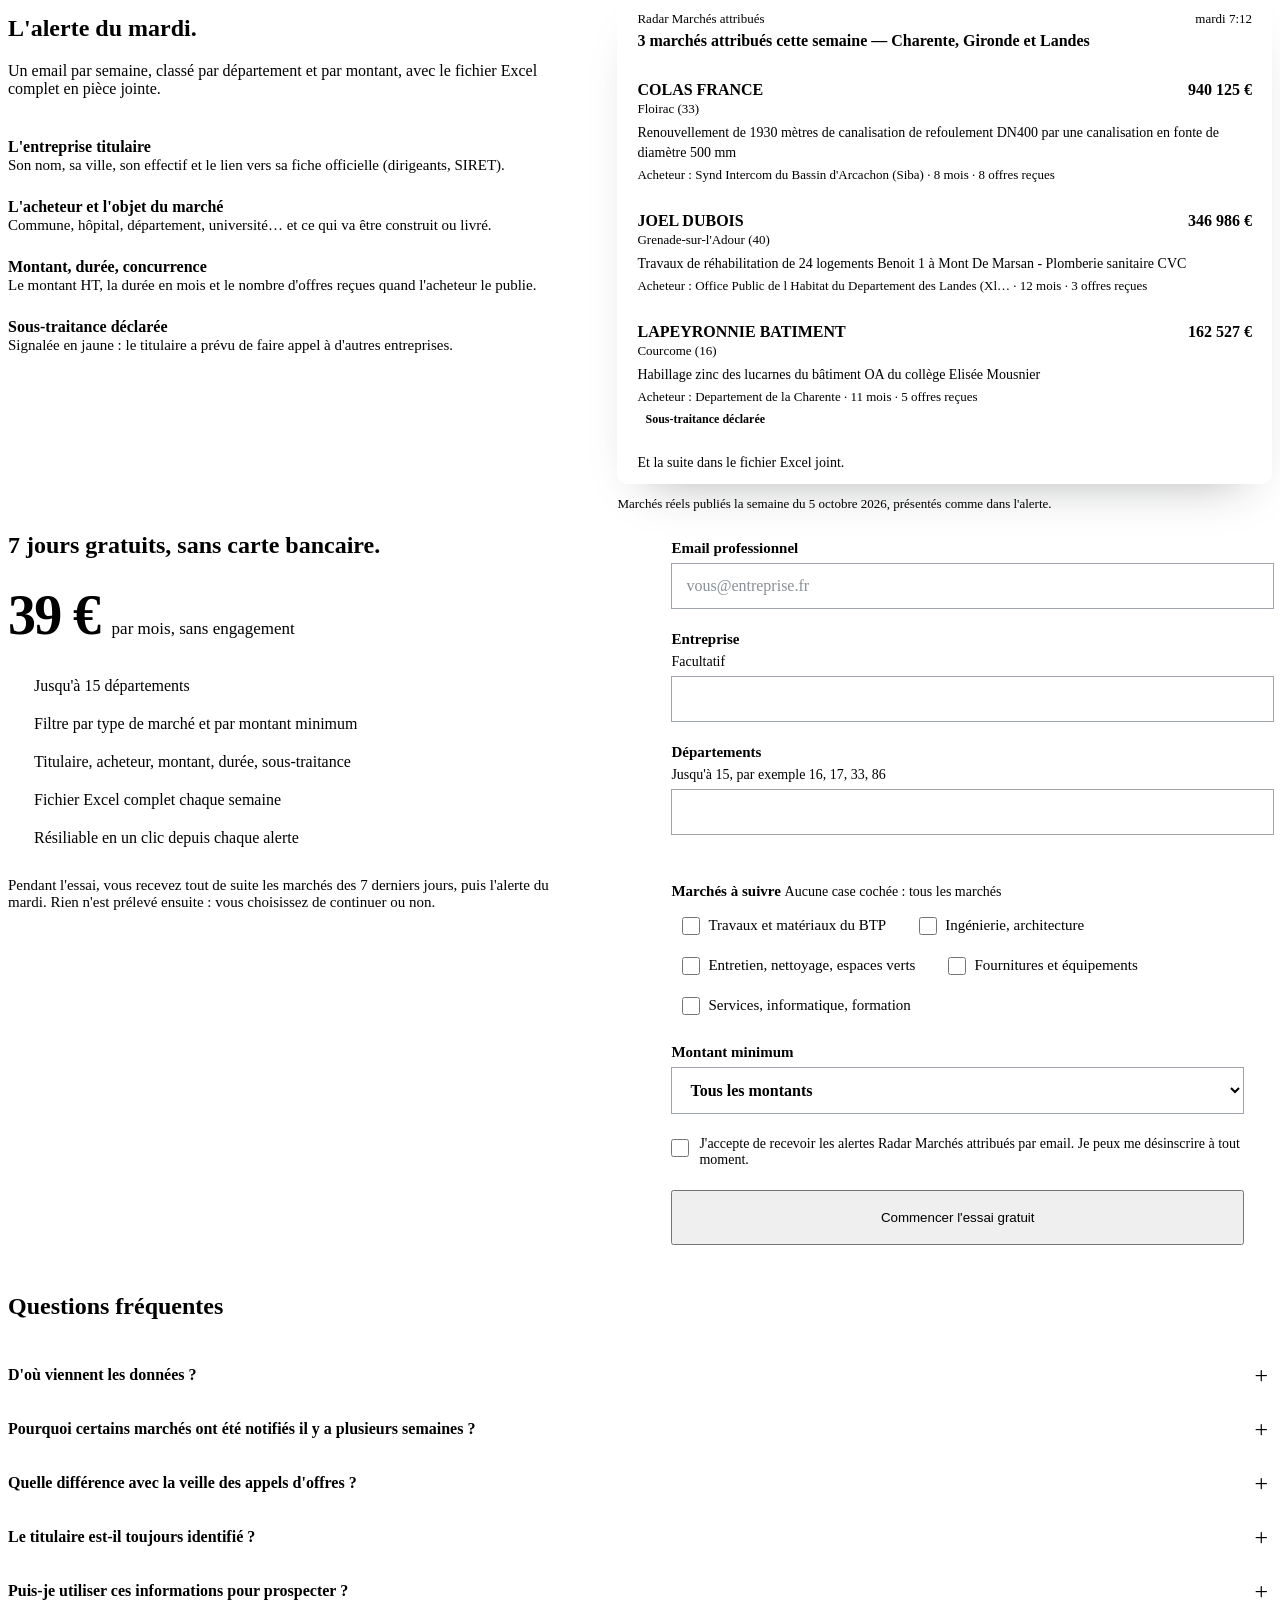
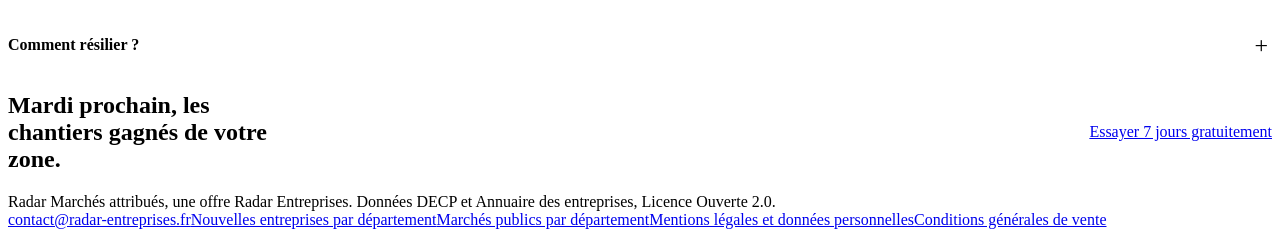
==== commit 76b456b3: "site: chiffres de la semaine 2026-10-17" ====
--- a/site/marches/index.html
+++ b/site/marches/index.html
@@ -189,16 +189,16 @@
 
     <figure class="board">
       <!-- auto:m-panneau -->
-      <div class="panel">
-        <div class="owner"><small>Maître d'ouvrage</small><b>Université Bordeaux Montaigne</b></div>
-        <div class="what">Réhabilitation du château d'eau de Pessac, de sa cuve et des salles d'aspersion</div>
+    <div class="panel">
+        <div class="owner"><small>Maître d'ouvrage</small><b>Synd Intercom du Bassin d'Arcachon (Siba)</b></div>
+        <div class="what">Renouvellement de 1930 mètres de canalisation de refoulement DN400 par une canalisation en fonte de diamètre…</div>
         <dl>
-          <dt>Entreprise titulaire</dt><dd><span class="win hl">ETANDEX</span><small>Beychac-et-Caillau, Gironde</small></dd>
-          <dt>Montant</dt><dd>776&nbsp;283&nbsp;€ HT</dd>
-          <dt>Durée</dt><dd>24 mois</dd>
-          <dt>Offres reçues</dt><dd>7</dd>
+          <dt>Entreprise titulaire</dt><dd><span class="win hl">COLAS FRANCE</span><small>Floirac, Gironde</small></dd>
+          <dt>Montant</dt><dd>940&nbsp;125&nbsp;€ HT</dd>
+          <dt>Durée</dt><dd>8 mois</dd>
+          <dt>Offres reçues</dt><dd>8</dd>
         </dl>
-        <div class="date">Marché réel, notifié le 28 septembre 2026</div>
+        <div class="date">Marché réel, notifié le 9 octobre 2026</div>
       </div>
       <!-- /auto:m-panneau -->
     </figure>
@@ -207,7 +207,7 @@
 
 <section class="week" aria-label="Volume de la semaine">
   <div class="wrap">
-    <p><span data-auto="m-semaine">Entre le 29 septembre et le 5 octobre 2026</span>, <b><span data-auto="m-n">1&nbsp;354 marchés</span></b> ont été publiés en France, pour <b><span data-auto="m-somme">1 milliard d'euros</span></b>. <span data-auto="m-st">474</span> d'entre eux déclarent de la sous-traitance.</p>
+    <p><span data-auto="m-semaine">Entre le 5 octobre et le 11 octobre 2026</span>, <b><span data-auto="m-n">2&nbsp;522 marchés</span></b> ont été publiés en France, pour <b><span data-auto="m-somme">2,6 milliards d'euros</span></b>. <span data-auto="m-st">883</span> d'entre eux déclarent de la sous-traitance.</p>
     <p class="src">Données essentielles de la commande publique, mises à jour chaque semaine.</p>
   </div>
 </section>
@@ -240,32 +240,32 @@
 
     <figure style="margin:0">
       <!-- auto:m-exemples -->
-      <div class="mail-card">
+    <div class="mail-card">
         <div class="mail-top">
           <div class="from"><span>Radar Marchés attribués</span><time>mardi 7:12</time></div>
-          <div class="subject">3 marchés attribués cette semaine — Gironde, Vienne et Haute-Vienne</div>
+          <div class="subject">3 marchés attribués cette semaine — Charente, Gironde et Landes</div>
         </div>
         <div class="m">
-          <div class="row"><span class="who-won">NGE ROUTES</span><span class="amt">1&nbsp;522&nbsp;421&nbsp;€</span></div>
-          <div class="place">Limoges (87)</div>
-          <div class="obj">A20 : allongement de la bretelle de Grossereix, échangeur n°&nbsp;28, commune de Limoges</div>
-          <div class="meta">16 mois · 3 offres reçues</div>
+          <div class="row"><span class="who-won">COLAS FRANCE</span><span class="amt">940&nbsp;125&nbsp;€</span></div>
+          <div class="place">Floirac (33)</div>
+          <div class="obj">Renouvellement de 1930 mètres de canalisation de refoulement DN400 par une canalisation en fonte de diamètre 500 mm</div>
+          <div class="meta">Acheteur : Synd Intercom du Bassin d'Arcachon (Siba) · 8 mois · 8 offres reçues</div>
         </div>
         <div class="m">
-          <div class="row"><span class="who-won">ETANDEX</span><span class="amt">776&nbsp;283&nbsp;€</span></div>
-          <div class="place">Beychac-et-Caillau (33)</div>
-          <div class="obj">Réhabilitation du château d'eau de Pessac, de la cuve et des salles d'aspersion</div>
-          <div class="meta">Acheteur : Université Bordeaux Montaigne · 24 mois · 7 offres reçues</div>
+          <div class="row"><span class="who-won">JOEL DUBOIS</span><span class="amt">346&nbsp;986&nbsp;€</span></div>
+          <div class="place">Grenade-sur-l'Adour (40)</div>
+          <div class="obj">Travaux de réhabilitation de 24 logements Benoit 1 à Mont De Marsan - Plomberie sanitaire CVC</div>
+          <div class="meta">Acheteur : Office Public de l Habitat du Departement des Landes (Xl… · 12 mois · 3 offres reçues</div>
         </div>
         <div class="m">
-          <div class="row"><span class="who-won">SCOFAB</span><span class="amt">218&nbsp;847&nbsp;€</span></div>
-          <div class="place">Poitiers (86)</div>
-          <div class="obj">Restructuration de l'aile de médecine interne H8C, lot 4 : menuiseries extérieures</div>
-          <div class="meta">Acheteur : CHU de Poitiers · 18 mois · 2 offres reçues</div>
+          <div class="row"><span class="who-won">LAPEYRONNIE BATIMENT</span><span class="amt">162&nbsp;527&nbsp;€</span></div>
+          <div class="place">Courcome (16)</div>
+          <div class="obj">Habillage zinc des lucarnes du bâtiment OA du collège Elisée Mousnier</div>
+          <div class="meta">Acheteur : Departement de la Charente · 11 mois · 5 offres reçues</div><span class="tag">Sous-traitance déclarée</span>
         </div>
         <div class="mail-more">Et la suite dans le fichier Excel joint.</div>
       </div>
-      <figcaption>Marchés réels notifiés fin septembre 2026, présentés comme dans l'alerte.</figcaption>
+      <figcaption>Marchés réels publiés la semaine du 5 octobre 2026, présentés comme dans l'alerte.</figcaption>
       <!-- /auto:m-exemples -->
     </figure>
   </div>
